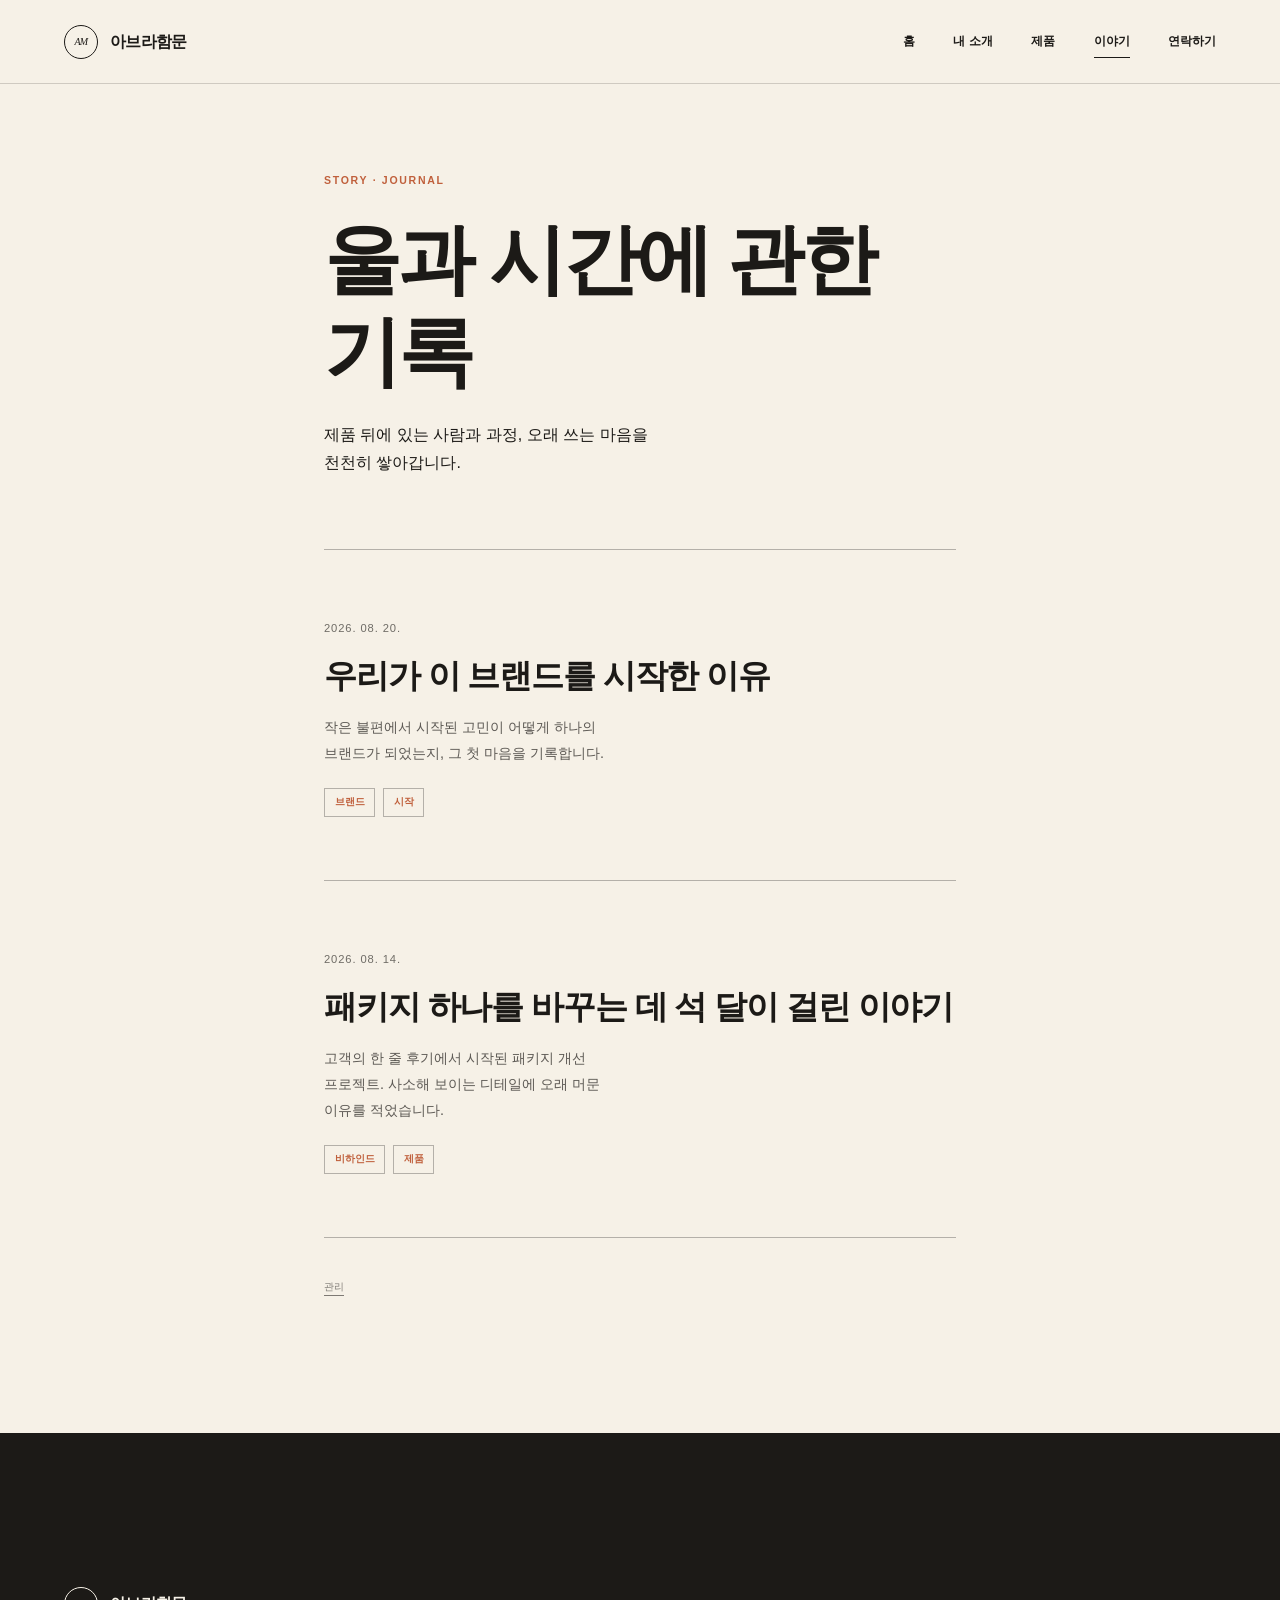
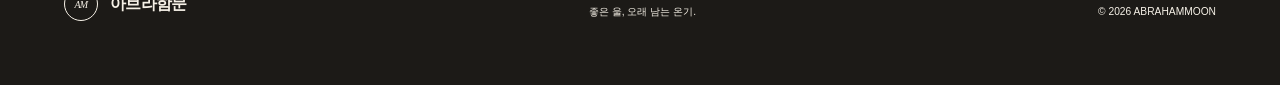
==== story/index.html @ 4daac15e "Add integrated brand journal" ====
<!doctype html>
<html lang="ko">
<head>
  <meta charset="utf-8">
  <meta name="viewport" content="width=device-width, initial-scale=1">
  <meta name="description" content="아브라함문의 제품과 만드는 사람들의 이야기를 기록합니다.">
  <meta name="theme-color" content="#F6F1E7">
  <title>이야기 — 아브라함문</title>
  <link rel="stylesheet" href="../styles.css">
  <script src="../script.js" defer></script>
</head>
<body class="story-page">
  <a class="skip-link" href="#main">본문으로 건너뛰기</a>
  <header class="site-header is-scrolled" data-header>
    <a class="wordmark" href="../index.html" aria-label="아브라함문 홈">
      <span class="wordmark-mark" aria-hidden="true">AM</span>
      <span class="wordmark-name">아브라함문</span>
    </a>
    <button class="menu-button" type="button" aria-expanded="false" aria-controls="site-nav" data-menu-button>
      <span>메뉴</span><span class="menu-icon" aria-hidden="true"></span>
    </button>
    <nav class="site-nav" id="site-nav" aria-label="주요 메뉴" data-nav>
      <a href="../index.html#home">홈</a>
      <a href="../about.html">내 소개</a>
      <a href="../products.html">제품</a>
      <a href="./" aria-current="page">이야기</a>
      <a href="../index.html#contact">연락하기</a>
    </nav>
  </header>

  <main id="main" class="story-shell">
    <section class="story-list-hero reveal">
      <p class="section-label">Story · Journal</p>
      <h1>울과 시간에 관한 기록</h1>
      <p>제품 뒤에 있는 사람과 과정, 오래 쓰는 마음을 천천히 쌓아갑니다.</p>
    </section>
    <ul class="story-list" data-blog-list>
      <li class="story-empty">이야기를 불러오는 중입니다.</li>
    </ul>
    <a class="story-admin-link" href="admin.html">관리</a>
  </main>

  <footer class="site-footer">
    <a class="wordmark" href="../index.html"><span class="wordmark-mark" aria-hidden="true">AM</span><span class="wordmark-name">아브라함문</span></a>
    <p>좋은 울, 오래 남는 온기.</p>
    <p>© <span data-year></span> ABRAHAMMOON</p>
  </footer>

  <script>
  (function () {
    var list = document.querySelector('[data-blog-list]');
    function formatDate(value) {
      var date = new Date(String(value || '') + 'T00:00:00');
      if (isNaN(date.getTime())) return value || '';
      return new Intl.DateTimeFormat('ko-KR', { year: 'numeric', month: '2-digit', day: '2-digit' }).format(date);
    }
    function hrefOf(post) {
      return post.url ? String(post.url) : 'post.html?id=' + encodeURIComponent(post.id || '');
    }
    function render(posts) {
      if (!Array.isArray(posts) || !posts.length) {
        var empty = document.createElement('li');
        empty.className = 'story-empty';
        empty.textContent = '첫 번째 이야기를 준비하고 있습니다.';
        list.replaceChildren(empty);
        return;
      }
      var items = posts.slice().sort(function (a, b) {
        return String(b.date || '').localeCompare(String(a.date || ''));
      }).map(function (post) {
        var item = document.createElement('li');
        item.className = 'story-card reveal is-visible';
        var link = document.createElement('a');
        link.href = hrefOf(post);
        var time = document.createElement('time');
        time.dateTime = post.date || '';
        time.textContent = formatDate(post.date);
        var title = document.createElement('h2');
        title.textContent = post.title || '(제목 없음)';
        link.append(time, title);
        if (post.summary) {
          var summary = document.createElement('p');
          summary.className = 'story-card-summary';
          summary.textContent = post.summary;
          link.append(summary);
        }
        if (Array.isArray(post.tags) && post.tags.length) {
          var tags = document.createElement('div');
          tags.className = 'story-tags';
          post.tags.forEach(function (value) {
            var tag = document.createElement('span');
            tag.className = 'story-tag';
            tag.textContent = value;
            tags.append(tag);
          });
          link.append(tags);
        }
        item.append(link);
        return item;
      });
      list.replaceChildren.apply(list, items);
    }
    fetch('posts.json', { cache: 'no-store' })
      .then(function (response) { if (!response.ok) throw new Error(response.status); return response.json(); })
      .then(render)
      .catch(function (error) {
        var message = document.createElement('li');
        message.className = 'story-empty';
        message.textContent = '이야기를 불러오지 못했습니다. 잠시 후 다시 확인해주세요.';
        list.replaceChildren(message);
        console.error(error);
      });
  }());
  </script>
</body>
</html>
---- styles.css ----
:root {
  --cream: #F6F1E7;
  --ink: #1C1A17;
  --accent: #C0603C;
  --max: 1440px;
  --pad: clamp(1.25rem, 5vw, 5rem);
  --section-space: max(15vh, 7.5rem);
  --heading-font: "Pretendard", "Noto Sans KR", "Apple SD Gothic Neo", sans-serif;
}

* { box-sizing: border-box; }
html { scroll-behavior: smooth; }
body {
  margin: 0;
  overflow-x: hidden;
  background: var(--cream);
  color: var(--ink);
  font-family: "Pretendard", "Noto Sans KR", "Apple SD Gothic Neo", sans-serif;
  font-size: 16px;
  line-height: 1.72;
  word-break: keep-all;
}
a { color: inherit; text-decoration: none; }
img { display: block; width: 100%; }
button, input { font: inherit; }
p { max-width: 40ch; }
.skip-link { position: fixed; left: 1rem; top: -5rem; z-index: 100; padding: .75rem 1rem; background: var(--cream); color: var(--ink); }
.skip-link:focus { top: 1rem; }

.site-header {
  position: fixed;
  inset: 0 0 auto;
  z-index: 50;
  display: flex;
  align-items: center;
  justify-content: space-between;
  height: 84px;
  padding: 0 var(--pad);
  color: var(--cream);
  border-bottom: 1px solid transparent;
  transition: background-color .25s ease, color .25s ease, border-color .25s ease;
}
.site-header.is-scrolled, .site-header.is-menu-open { background: var(--cream); color: var(--ink); border-color: rgba(28, 26, 23, .18); }
.wordmark { display: inline-flex; align-items: center; gap: .75rem; font-weight: 700; letter-spacing: -.04em; }
.wordmark-mark { display: grid; place-items: center; width: 34px; height: 34px; border: 1px solid currentColor; border-radius: 50%; font: italic 10px Georgia, "Times New Roman", serif; }
.wordmark-name { white-space: nowrap; }
.site-nav { display: flex; align-items: center; gap: clamp(1.4rem, 3vw, 3.25rem); font-size: .76rem; font-weight: 650; }
.site-nav a { position: relative; padding: .4rem 0; }
.site-nav a::after { content: ""; position: absolute; left: 0; right: 100%; bottom: 0; height: 1px; background: currentColor; transition: right .25s ease; }
.site-nav a:hover::after, .site-nav a:focus-visible::after { right: 0; }
.menu-button { display: none; border: 0; background: none; color: inherit; }

.hero { position: relative; min-height: 100svh; display: flex; align-items: flex-end; overflow: hidden; padding: 9rem var(--pad) clamp(7rem, 12vh, 10rem); color: var(--cream); isolation: isolate; }
.hero-image { position: absolute; inset: 0; z-index: -3; width: 100%; height: 100%; object-fit: cover; object-position: center 58%; animation: heroZoom 18s ease-out both; }
.hero-scrim { position: absolute; inset: 0; z-index: -2; background: linear-gradient(90deg, rgba(28, 26, 23, .78) 0%, rgba(28, 26, 23, .42) 46%, rgba(28, 26, 23, .12) 78%), linear-gradient(0deg, rgba(28, 26, 23, .62) 0%, rgba(28, 26, 23, 0) 48%); }
.hero-content { width: min(920px, 100%); }
.eyebrow, .section-label { margin: 0 0 1.5rem; font-size: .66rem; font-weight: 700; letter-spacing: .16em; text-transform: uppercase; }
.hero .eyebrow { color: var(--cream); }
.hero h1, section h2 {
  margin: 0;
  font-family: var(--heading-font);
  font-weight: 600;
  letter-spacing: -.045em;
}
.hero h1 { max-width: 11ch; font-size: clamp(4rem, 7.8vw, 8rem); line-height: 1.1; }
.hero-intro { margin: 2.25rem 0 0; font-size: clamp(1rem, 1.25vw, 1.18rem); }
.hero-foot { position: absolute; left: var(--pad); right: var(--pad); bottom: 2.1rem; display: flex; justify-content: space-between; align-items: end; gap: 2rem; font-size: .7rem; letter-spacing: .08em; }
.hero-foot a { display: inline-flex; gap: 1.5rem; padding-bottom: .3rem; border-bottom: 1px solid currentColor; font-weight: 700; }
.hero-foot p { margin: 0; text-align: right; text-transform: uppercase; }

.about, .journal, .contact { padding: var(--section-space) var(--pad); }
.about, .journal { max-width: var(--max); margin: 0 auto; }
.section-label { color: var(--accent); }
.section-intro { display: grid; grid-template-columns: minmax(10rem, .6fr) 1.4fr; gap: 4rem; align-items: start; }
.section-intro h2, .journal-heading h2, .contact h2 { font-size: clamp(2.9rem, 5.4vw, 5.8rem); line-height: 1.16; }
.about-body { width: min(850px, 100%); margin: clamp(5rem, 10vh, 8rem) 0 0 auto; }
.lead { margin: 0; font-family: var(--heading-font); font-size: clamp(1.4rem, 2.3vw, 2.35rem); font-weight: 600; line-height: 1.5; letter-spacing: -.035em; }
.about-columns { display: grid; grid-template-columns: 1fr 1fr; gap: clamp(2.5rem, 6vw, 6rem); margin-top: 4rem; }
.about-columns > p { margin: 0; }
.facts, .product-specs { margin: 0; border-top: 1px solid rgba(28, 26, 23, .28); }
.facts div, .product-specs div { display: grid; grid-template-columns: .8fr 1.2fr; padding: .85rem 0; border-bottom: 1px solid rgba(28, 26, 23, .28); }
.facts dt, .product-specs dt { color: rgba(28, 26, 23, .65); font-size: .7rem; }
.facts dd, .product-specs dd { margin: 0; font-size: .75rem; font-weight: 650; }

.product { max-width: var(--max); min-height: 100svh; margin: 0 auto; padding: var(--section-space) var(--pad); display: grid; grid-template-columns: .68fr 1.32fr; gap: clamp(3rem, 8vw, 8rem); align-items: center; }
.product-copy { order: 1; }
.product-copy h2 { font-size: clamp(3rem, 5.2vw, 5.8rem); line-height: 1.1; white-space: nowrap; }
.product-copy .lead { margin: 2.75rem 0 1.5rem; font-size: clamp(1.35rem, 2vw, 2.1rem); }
.product-copy > p:not(.section-label):not(.lead) { margin: 0; }
.product-specs { margin-top: 3rem; }
.text-link { display: inline-flex; justify-content: space-between; gap: 3rem; min-width: 13rem; margin-top: 2.25rem; padding: .8rem 0; border-bottom: 1px solid currentColor; font-size: .76rem; font-weight: 750; }
.product-visual { order: 2; margin: 0; }
.product-visual img { aspect-ratio: 4 / 5; height: min(76vh, 900px); object-fit: cover; object-position: 60% center; }
.product-visual figcaption { display: flex; justify-content: space-between; margin-top: .7rem; color: rgba(28, 26, 23, .68); font-size: .62rem; letter-spacing: .12em; text-transform: uppercase; }

.belief { min-height: 100svh; display: grid; place-items: center; padding: var(--section-space) var(--pad); background: var(--ink); color: var(--cream); text-align: center; }
.belief-inner { display: grid; justify-items: center; }
.belief .section-label { color: var(--accent); }
.belief h2 { font-size: clamp(3rem, 6vw, 6.5rem); line-height: 1.23; }
.belief-inner > p:last-child { margin: 2.4rem 0 0; color: var(--cream); font-size: clamp(1rem, 1.3vw, 1.2rem); }

.journal-heading { display: grid; grid-template-columns: .45fr 1.2fr .55fr; gap: 3rem; align-items: end; }
.journal-heading h2 { max-width: 11ch; }
.journal-heading > p:last-child { margin: 0 0 .7rem; }
.journal-heading-side { align-self: end; }
.journal-heading-side p { margin: 0; }
.journal-heading-side .text-link { min-width: 0; width: 100%; margin-top: 1.4rem; }
.journal-list { margin-top: clamp(5rem, 10vh, 8rem); border-top: 1px solid rgba(28, 26, 23, .3); }
.journal-item { display: grid; grid-template-columns: .6fr 1.2fr 1fr auto; gap: clamp(1.5rem, 4vw, 4rem); align-items: center; padding: 2.2rem 0; border-bottom: 1px solid rgba(28, 26, 23, .3); }
.journal-item > p { margin: 0; }
.journal-item > p:first-child { display: grid; gap: .25rem; color: rgba(28, 26, 23, .64); font-size: .64rem; text-transform: uppercase; }
.journal-item h3 { margin: 0; font: 600 clamp(1.3rem, 1.9vw, 2rem)/1.35 var(--heading-font); letter-spacing: -.035em; }
.journal-item > p:nth-of-type(2) { font-size: .86rem; }
.journal-item > a { padding-bottom: .25rem; border-bottom: 1px solid currentColor; font-size: .7rem; font-weight: 700; }
.journal-message { margin: 0; padding: 3rem 0; color: rgba(28, 26, 23, .68); }

.contact { max-width: none; min-height: 90svh; display: grid; grid-template-columns: 1.15fr .85fr; gap: clamp(4rem, 9vw, 10rem); align-items: end; background: var(--accent); color: var(--ink); }
.contact > * { width: 100%; max-width: calc(var(--max) / 2); }
.contact-heading { margin-left: auto; }
.contact .section-label { color: var(--ink); }
.contact h2 { max-width: 8ch; }
.contact-body { margin-right: auto; }
.contact-body > p { margin: 0 0 3.5rem; }
.signup-form label { display: block; margin-bottom: .55rem; font-size: .68rem; font-weight: 750; }
.input-row { display: flex; border-bottom: 1px solid currentColor; }
.input-row input { width: 100%; min-width: 0; padding: .85rem 0; border: 0; outline: 0; background: transparent; color: inherit; }
.input-row input::placeholder { color: rgba(28, 26, 23, .62); }
.input-row button { flex: 0 0 auto; border: 0; background: transparent; color: inherit; font-size: .72rem; font-weight: 750; cursor: pointer; }
.form-message { min-height: 1.5rem; margin: .5rem 0 0; font-size: .7rem; }
.contact-direct { display: grid; grid-template-columns: 5rem 1fr; gap: .35rem 1rem; margin-top: 3rem; font-size: .72rem; }
.contact-direct span { color: rgba(28, 26, 23, .68); }
.contact-direct a { text-decoration: underline; text-underline-offset: .2rem; }

.site-footer { min-height: 28vh; display: flex; align-items: flex-end; justify-content: space-between; gap: 2rem; padding: 4rem var(--pad); background: var(--ink); color: var(--cream); }
.site-footer p { margin: 0; color: var(--cream); font-size: .64rem; }

.reveal { opacity: 0; transform: translateY(28px); transition: opacity .8s ease, transform .8s ease; }
.reveal.is-visible { opacity: 1; transform: none; }
@keyframes heroZoom { from { transform: scale(1); } to { transform: scale(1.07); } }

/* About page */
.about-page .site-header { background: var(--cream); color: var(--ink); border-color: rgba(28, 26, 23, .18); }
.about-page .site-nav a[aria-current="page"]::after { right: 0; }
.founder-hero {
  min-height: 100svh;
  max-width: var(--max);
  margin: 0 auto;
  padding: max(18vh, 9rem) var(--pad) var(--section-space);
  display: grid;
  grid-template-columns: 1.08fr .92fr;
  gap: clamp(3rem, 8vw, 8rem);
  align-items: end;
}
.founder-hero-copy h1 {
  max-width: 10ch;
  margin: 0;
  font: 600 clamp(3.6rem, 6.5vw, 7rem)/1.14 var(--heading-font);
  letter-spacing: -.05em;
}
.founder-hero-copy > p:last-child { margin: 2.5rem 0 0; }
.founder-portrait { margin: 0; }
.portrait-placeholder {
  min-height: min(68vh, 760px);
  display: grid;
  place-content: center;
  gap: .5rem;
  padding: 2rem;
  background: var(--accent);
  color: var(--ink);
  text-align: center;
  border: 1px solid var(--ink);
}
.portrait-placeholder span { font: 600 clamp(1.5rem, 2.4vw, 2.4rem)/1.25 var(--heading-font); letter-spacing: -.035em; }
.portrait-placeholder small { font-size: .66rem; letter-spacing: .08em; }
.founder-portrait figcaption { display: flex; justify-content: space-between; margin-top: .75rem; font-size: .62rem; letter-spacing: .1em; text-transform: uppercase; }

.story-chapter, .customer-memory, .timeline-section {
  max-width: var(--max);
  margin: 0 auto;
  padding: var(--section-space) var(--pad);
  display: grid;
  grid-template-columns: .82fr 1.18fr;
  gap: clamp(4rem, 10vw, 11rem);
}
.chapter-heading h2, .memory-copy h2, .timeline-heading h2 {
  margin: 0;
  font: 600 clamp(2.8rem, 5.2vw, 5.6rem)/1.18 var(--heading-font);
  letter-spacing: -.045em;
}
.story-copy { align-self: end; padding-top: 6rem; }
.story-copy > p { margin: 0 0 1.7rem; }
.story-lead { font-family: var(--heading-font); font-size: clamp(1.35rem, 2.2vw, 2.2rem); font-weight: 600; line-height: 1.55; letter-spacing: -.035em; }

.making-section { max-width: var(--max); margin: 0 auto; padding: var(--section-space) var(--pad); }
.making-heading { display: grid; grid-template-columns: .42fr 1.1fr .48fr; gap: clamp(2rem, 5vw, 5rem); align-items: end; }
.making-heading h2 { margin: 0; font: 600 clamp(2.8rem, 5.2vw, 5.6rem)/1.18 var(--heading-font); letter-spacing: -.045em; }
.making-heading > p:last-child { margin: 0 0 .7rem; }
.making-steps { margin: clamp(5rem, 10vh, 8rem) 0 0; padding: 0; list-style: none; border-top: 1px solid rgba(28, 26, 23, .3); }
.making-steps li { display: grid; grid-template-columns: .42fr 1.58fr; gap: clamp(2rem, 6vw, 7rem); padding: 2.5rem 0; border-bottom: 1px solid rgba(28, 26, 23, .3); }
.making-steps li > span { color: var(--accent); font-size: .7rem; font-weight: 750; letter-spacing: .1em; }
.making-steps h3 { margin: 0; font: 600 clamp(1.45rem, 2.2vw, 2.25rem)/1.3 var(--heading-font); letter-spacing: -.035em; }
.making-steps p { margin: .8rem 0 0; }

.story-quote {
  min-height: 90svh;
  display: grid;
  place-content: center;
  justify-items: center;
  gap: 3rem;
  padding: var(--section-space) var(--pad);
  background: var(--ink);
  color: var(--cream);
  text-align: center;
}
.story-quote blockquote { margin: 0; font: 600 clamp(2.4rem, 4.8vw, 5.2rem)/1.42 var(--heading-font); letter-spacing: -.045em; }
.story-quote p { margin: 0; color: var(--cream); }
.principle-chapter { min-height: 100svh; align-items: center; }

.customer-memory { min-height: 100svh; align-items: start; }
.memory-copy h2 { max-width: 12ch; }
.memory-copy > p { margin: 3rem 0 0; }
.memory-copy > p + p { margin-top: 1.5rem; }

.timeline-section { align-items: start; }
.timeline { margin: 0; padding: 0; list-style: none; border-top: 1px solid rgba(28, 26, 23, .3); }
.timeline li { display: grid; grid-template-columns: 8rem 1fr; gap: 2rem; padding: 2.2rem 0; border-bottom: 1px solid rgba(28, 26, 23, .3); }
.timeline time { color: var(--accent); font-size: .7rem; font-weight: 750; letter-spacing: .08em; text-transform: uppercase; }
.timeline h3 { margin: 0; font: 600 clamp(1.3rem, 1.9vw, 2rem)/1.35 var(--heading-font); letter-spacing: -.035em; }
.timeline p { margin: .75rem 0 0; }

.promise { min-height: 100svh; display: grid; place-items: center; padding: var(--section-space) var(--pad); background: var(--accent); color: var(--ink); text-align: center; }
.promise-inner { display: grid; justify-items: center; }
.promise .section-label { color: var(--ink); }
.promise h2 { margin: 0; font: 600 clamp(2.8rem, 5.4vw, 5.8rem)/1.28 var(--heading-font); letter-spacing: -.045em; }
.promise .text-link { margin-top: 3.5rem; }

/* Product catalog */
.catalog-page .site-header { background: var(--cream); color: var(--ink); border-color: rgba(28, 26, 23, .18); }
.catalog-page .site-nav a[aria-current="page"]::after { right: 0; }
.catalog-hero {
  max-width: var(--max);
  margin: 0 auto;
  padding: max(20vh, 10rem) var(--pad) var(--section-space);
  display: grid;
  grid-template-columns: 1.25fr .75fr;
  gap: clamp(3rem, 9vw, 10rem);
  align-items: end;
}
.catalog-hero h1 {
  margin: 0;
  font: 600 clamp(3.6rem, 6.5vw, 7rem)/1.14 var(--heading-font);
  letter-spacing: -.05em;
}
.catalog-intro { display: grid; gap: 2rem; }
.catalog-intro p { margin: 0; }
.catalog-intro p:last-child { padding-top: 1rem; border-top: 1px solid rgba(28, 26, 23, .3); color: var(--accent); font-size: .72rem; font-weight: 750; letter-spacing: .08em; }
.catalog-section, .curated-catalog, .featured-products { max-width: var(--max); margin: 0 auto; padding: 0 var(--pad) var(--section-space); }
.featured-products { padding-top: var(--section-space); }
.featured-products-heading { display: flex; justify-content: space-between; align-items: end; gap: 3rem; margin-bottom: clamp(4rem, 8vh, 7rem); }
.featured-products-heading h2 { margin: 0; font: 600 clamp(2.9rem, 5.4vw, 5.8rem)/1.16 var(--heading-font); letter-spacing: -.045em; }
.featured-products-heading .text-link { flex: 0 0 auto; }
.catalog-grid { display: grid; grid-template-columns: repeat(3, minmax(0, 1fr)); gap: clamp(2.5rem, 5vw, 5rem) clamp(1.25rem, 2.5vw, 2.5rem); }
.catalog-card { min-width: 0; }
.catalog-card-image { display: block; overflow: hidden; background: var(--ink); }
.catalog-card-image img { width: 100%; aspect-ratio: 1 / 1; object-fit: cover; transition: transform .5s ease; }
.catalog-card-image:hover img, .catalog-card-image:focus-visible img { transform: scale(1.025); }
.catalog-card-content { padding-top: 1.25rem; }
.catalog-card h3 { min-height: 3.2em; margin: 0; font: 600 clamp(1rem, 1.25vw, 1.2rem)/1.55 var(--heading-font); letter-spacing: -.025em; }
.catalog-card-tagline { min-height: 3em; margin: .7rem 0 0; color: rgba(28, 26, 23, .68); font-size: .82rem; line-height: 1.65; }
.catalog-card-footer { display: flex; justify-content: space-between; align-items: center; gap: 1rem; margin-top: 1.3rem; padding-top: 1rem; border-top: 1px solid rgba(28, 26, 23, .26); }
.catalog-card-footer p { margin: 0; font-size: .82rem; font-weight: 700; }
.catalog-card-footer a { flex: 0 0 auto; padding: .65rem .9rem; background: var(--ink); color: var(--cream); font-size: .7rem; font-weight: 750; transition: background-color .2s ease; }
.catalog-card-footer a:hover, .catalog-card-footer a:focus-visible { background: var(--accent); }
.catalog-message { grid-column: 1 / -1; margin: 0; padding: 4rem 0; border-top: 1px solid rgba(28, 26, 23, .3); }
.signature-product { display: grid; grid-template-columns: minmax(0, 1.15fr) minmax(20rem, .85fr); margin-bottom: var(--section-space); overflow: hidden; background: var(--ink); color: var(--cream); }
.signature-product-media { display: block; overflow: hidden; background: var(--ink); }
.signature-product-media img { width: 100%; height: 100%; aspect-ratio: 1 / 1; object-fit: cover; transition: transform .7s ease; }
.signature-product-media:hover img, .signature-product-media:focus-visible img { transform: scale(1.02); }
.signature-product-content { display: flex; flex-direction: column; justify-content: center; align-items: flex-start; padding: clamp(2.5rem, 5.5vw, 5.5rem); }
.signature-product-content .section-label { color: var(--accent); }
.signature-product-content h2 { max-width: 14em; margin: 1.5rem 0 0; font: 600 clamp(1.8rem, 3vw, 3rem)/1.35 var(--heading-font); letter-spacing: -.04em; }
.signature-product-tagline { max-width: 25em; margin: 2rem 0 0; font-size: clamp(1rem, 1.3vw, 1.2rem); line-height: 1.75; }
.signature-product-price { margin: 1.25rem 0 0; font-size: .86rem; font-weight: 700; }
.signature-product-buy { display: inline-block; margin-top: 2rem; padding: .9rem 1.2rem; background: var(--accent); color: var(--cream); font-size: .75rem; font-weight: 750; transition: color .2s ease, background-color .2s ease; }
.signature-product-buy:hover, .signature-product-buy:focus-visible { background: var(--cream); color: var(--ink); }
.curated-grid-heading { display: flex; justify-content: space-between; align-items: end; gap: 2rem; margin-bottom: clamp(3rem, 7vh, 5.5rem); }
.curated-grid-heading h2 { margin: 0; font: 600 clamp(2rem, 4vw, 3.8rem)/1.25 var(--heading-font); letter-spacing: -.04em; }
.catalog-store-cta { display: flex; justify-content: center; margin-top: clamp(4rem, 8vh, 7rem); }
.catalog-store-cta a { display: inline-block; padding: 1rem 1.35rem; border: 1px solid var(--ink); font-size: .78rem; font-weight: 750; transition: color .2s ease, background-color .2s ease; }
.catalog-store-cta a:hover, .catalog-store-cta a:focus-visible { background: var(--ink); color: var(--cream); }

/* Story pages */
.story-page .site-header { background: var(--cream); color: var(--ink); border-color: rgba(28, 26, 23, .18); }
.story-page .site-nav a[aria-current="page"]::after { right: 0; }
.story-shell { width: min(100%, 680px); margin: 0 auto; padding: max(19vh, 9rem) 1.5rem var(--section-space); }
.story-list-hero { padding-bottom: clamp(3.5rem, 8vh, 6rem); border-bottom: 1px solid rgba(28, 26, 23, .3); }
.story-list-hero h1 { margin: 0; font: 600 clamp(2.7rem, 7vw, 4.8rem)/1.2 var(--heading-font); letter-spacing: -.045em; }
.story-list-hero > p:last-child { margin: 1.5rem 0 0; }
.story-list { margin: 0; padding: 0; list-style: none; }
.story-card { border-bottom: 1px solid rgba(28, 26, 23, .3); }
.story-card > a { display: block; padding: clamp(2.3rem, 7vh, 4.2rem) 0; }
.story-card time { color: rgba(28, 26, 23, .62); font-size: .7rem; letter-spacing: .08em; }
.story-card h2 { margin: .8rem 0 0; font: 600 clamp(1.45rem, 3.3vw, 2.05rem)/1.42 var(--heading-font); letter-spacing: -.035em; transition: color .2s ease; }
.story-card > a:hover h2, .story-card > a:focus-visible h2 { color: var(--accent); }
.story-card-summary { margin: 1rem 0 0; color: rgba(28, 26, 23, .7); font-size: .9rem; line-height: 1.8; }
.story-tags { display: flex; flex-wrap: wrap; gap: .5rem; margin-top: 1.3rem; }
.story-tag { padding: .28rem .6rem; border: 1px solid rgba(28, 26, 23, .3); color: var(--accent); font-size: .64rem; font-weight: 700; }
.story-empty { padding: 5rem 0; color: rgba(28, 26, 23, .68); }
.story-admin-link { display: inline-block; margin-top: 2.5rem; color: rgba(28, 26, 23, .55); font-size: .65rem; border-bottom: 1px solid currentColor; }
.post-back { display: inline-block; margin-bottom: clamp(3rem, 8vh, 5rem); padding-bottom: .25rem; border-bottom: 1px solid currentColor; font-size: .72rem; font-weight: 700; }
.post-head time { color: rgba(28, 26, 23, .62); font-size: .72rem; letter-spacing: .08em; }
.post-head h1 { margin: 1rem 0 0; font: 600 clamp(2.2rem, 6vw, 3.8rem)/1.3 var(--heading-font); letter-spacing: -.045em; }
.post-meta { margin: 1rem 0 0; color: rgba(28, 26, 23, .62); font-size: .75rem; }
.post-rule { width: 4rem; margin: 2.8rem 0; border: 0; border-top: 1px solid var(--accent); }
.post-body { font-size: clamp(1rem, 1.5vw, 1.08rem); line-height: 1.95; }
.post-body p { max-width: none; margin: 0 0 1.7em; }
.post-body h2 { margin: 2.7em 0 .9em; font: 600 clamp(1.35rem, 3vw, 1.75rem)/1.5 var(--heading-font); letter-spacing: -.025em; }
.post-body ul { margin: 0 0 1.7em; padding-left: 1.3rem; }
.post-body li { margin-bottom: .55em; }
.post-body li::marker { color: var(--accent); }
.post-faq { margin-top: clamp(4rem, 10vh, 6rem); }
.post-faq h2 { margin: 0 0 1.3rem; font: 600 1.35rem/1.5 var(--heading-font); }
.post-faq details { padding: 1rem 0; border-top: 1px solid rgba(28, 26, 23, .25); }
.post-faq details:last-child { border-bottom: 1px solid rgba(28, 26, 23, .25); }
.post-faq summary { cursor: pointer; font-weight: 650; }
.post-faq summary::marker { color: var(--accent); }
.post-faq p { max-width: none; margin: .8rem 0 0; color: rgba(28, 26, 23, .72); }
.post-nav { display: grid; grid-template-columns: 1fr 1fr; gap: 2rem; margin-top: clamp(4rem, 10vh, 7rem); padding-top: 1.5rem; border-top: 1px solid rgba(28, 26, 23, .3); }
.post-nav a:last-child { text-align: right; }
.post-nav small { display: block; color: var(--accent); font-size: .62rem; font-weight: 750; letter-spacing: .08em; text-transform: uppercase; }
.post-nav span { display: block; margin-top: .5rem; font-size: .85rem; line-height: 1.5; }
.post-not-found { padding: 5rem 0; }
.post-not-found h1 { margin: 0; font: 600 2rem/1.4 var(--heading-font); }
.post-not-found p { margin: 1rem 0 2rem; }

@media (max-width: 900px) {
  :root { --section-space: max(15vh, 6.5rem); }
  .site-header { height: 70px; }
  .menu-button { display: flex; align-items: center; gap: .7rem; padding: .5rem 0; cursor: pointer; font-size: .7rem; }
  .menu-icon, .menu-icon::before { display: block; width: 18px; height: 1px; background: currentColor; transition: transform .2s ease; }
  .menu-icon { position: relative; }
  .menu-icon::before { content: ""; position: absolute; top: 5px; }
  .menu-button[aria-expanded="true"] .menu-icon { transform: rotate(45deg); }
  .menu-button[aria-expanded="true"] .menu-icon::before { top: 0; transform: rotate(90deg); }
  .site-nav { position: fixed; inset: 70px 0 auto; z-index: -1; display: grid; gap: 0; padding: .6rem var(--pad) 1.4rem; background: var(--cream); color: var(--ink); border-bottom: 1px solid rgba(28, 26, 23, .2); transform: translateY(-130%); transition: transform .25s ease; }
  .site-nav.is-open { transform: translateY(0); }
  .site-nav a { padding: .8rem 0; border-bottom: 1px solid rgba(28, 26, 23, .16); font-size: 1rem; }
  .hero { padding-bottom: 8.5rem; }
  .hero h1 { font-size: clamp(3.25rem, 13vw, 5.2rem); }
  .hero-scrim { background: linear-gradient(0deg, rgba(28, 26, 23, .78) 0%, rgba(28, 26, 23, .36) 68%, rgba(28, 26, 23, .18) 100%); }
  .hero-foot p { display: none; }
  .section-intro, .journal-heading, .contact { grid-template-columns: 1fr; }
  .section-intro { gap: 2rem; }
  .about-body { margin-top: 4.5rem; }
  .about-columns { grid-template-columns: 1fr; }
  .product { grid-template-columns: 1fr; min-height: auto; }
  .product-copy { order: 2; }
  .product-visual { order: 1; }
  .product-visual img { width: calc(100% + var(--pad)); max-width: none; height: 65svh; aspect-ratio: auto; }
  .product-copy h2 { white-space: normal; }
  .journal-heading { align-items: start; gap: 2rem; }
  .journal-item { grid-template-columns: 1fr auto; gap: 1rem 2rem; }
  .journal-item > p:first-child, .journal-item h3, .journal-item > p:nth-of-type(2) { grid-column: 1; }
  .journal-item > a { grid-column: 2; grid-row: 2; }
  .contact { min-height: 100svh; align-items: start; }
  .contact-heading, .contact-body { max-width: none; margin: 0; }
  .contact-body { align-self: end; }
  .site-footer { align-items: flex-start; flex-direction: column; min-height: 36vh; }
  .founder-hero, .story-chapter, .customer-memory, .timeline-section { grid-template-columns: 1fr; }
  .founder-hero { padding-top: 9rem; }
  .founder-hero-copy h1 { font-size: clamp(3.2rem, 12vw, 5rem); }
  .founder-portrait { width: calc(100% - 1.5rem); margin-left: 1.5rem; }
  .portrait-placeholder { min-height: 68svh; }
  .story-chapter, .customer-memory, .timeline-section { gap: 4.5rem; }
  .story-copy { padding-top: 0; }
  .story-quote { min-height: 100svh; }
  .story-quote blockquote br { display: none; }
  .memory-copy > p { margin-top: 2.5rem; }
  .making-heading { grid-template-columns: 1fr; align-items: start; }
  .making-heading > p:last-child { margin: 0; }
  .catalog-hero { grid-template-columns: 1fr; gap: 3rem; }
  .catalog-hero h1 { font-size: clamp(3.2rem, 12vw, 5rem); }
  .catalog-grid { grid-template-columns: repeat(2, minmax(0, 1fr)); }
  .featured-products-heading { align-items: start; flex-direction: column; }
  .signature-product { grid-template-columns: 1fr; }
  .signature-product-media img { height: auto; }
  .story-shell { padding-top: 8.5rem; }
}

@media (max-width: 640px) {
  .catalog-grid { grid-template-columns: 1fr; gap: 3rem; }
  .catalog-card h3 { min-height: 0; }
  .catalog-card-tagline { min-height: 0; }
  .catalog-hero h1 { font-size: clamp(2.9rem, 12vw, 3.6rem); }
  .curated-grid-heading { align-items: start; flex-direction: column; }
  .post-nav { grid-template-columns: 1fr; }
  .post-nav a:last-child { text-align: left; }
}

@media (max-width: 420px) {
  :root { --pad: 1.25rem; }
  body { font-size: 15px; }
  .hero { min-height: 100svh; padding-top: 7rem; }
  .hero-image { object-position: 64% center; }
  .hero h1 { font-size: clamp(3rem, 13.5vw, 3.7rem); }
  .hero-intro { margin-top: 1.6rem; }
  .hero-foot { bottom: 1.5rem; }
  .section-intro h2, .journal-heading h2, .contact h2 { font-size: clamp(2.55rem, 11.5vw, 3.5rem); }
  .product-copy h2 { font-size: 3rem; }
  .product-visual img { height: 58svh; }
  .belief h2 { font-size: 2.8rem; }
  .journal-item > p:nth-of-type(2) { padding-right: 1rem; }
  .founder-hero-copy h1 { font-size: clamp(2.9rem, 12vw, 3.6rem); }
  .founder-portrait { width: 100%; margin-left: 0; }
  .portrait-placeholder { min-height: 62svh; }
  .chapter-heading h2, .memory-copy h2, .timeline-heading h2 { font-size: clamp(2.55rem, 11.5vw, 3.5rem); }
  .story-quote blockquote { font-size: clamp(2.15rem, 9.8vw, 3rem); }
  .timeline li { grid-template-columns: 1fr; gap: .8rem; }
  .making-heading h2 { font-size: clamp(2.55rem, 11.5vw, 3.5rem); }
  .making-steps li { grid-template-columns: 2.5rem 1fr; gap: 1rem; }
  .promise h2 { font-size: clamp(2.35rem, 10.5vw, 3.2rem); }
  .featured-products-heading h2 { font-size: clamp(2.55rem, 11.5vw, 3.5rem); }
}

@media (prefers-reduced-motion: reduce) {
  html { scroll-behavior: auto; }
  *, *::before, *::after { animation: none !important; transition: none !important; }
  .hero-image { transform: none !important; }
  .reveal { opacity: 1; transform: none; }
}
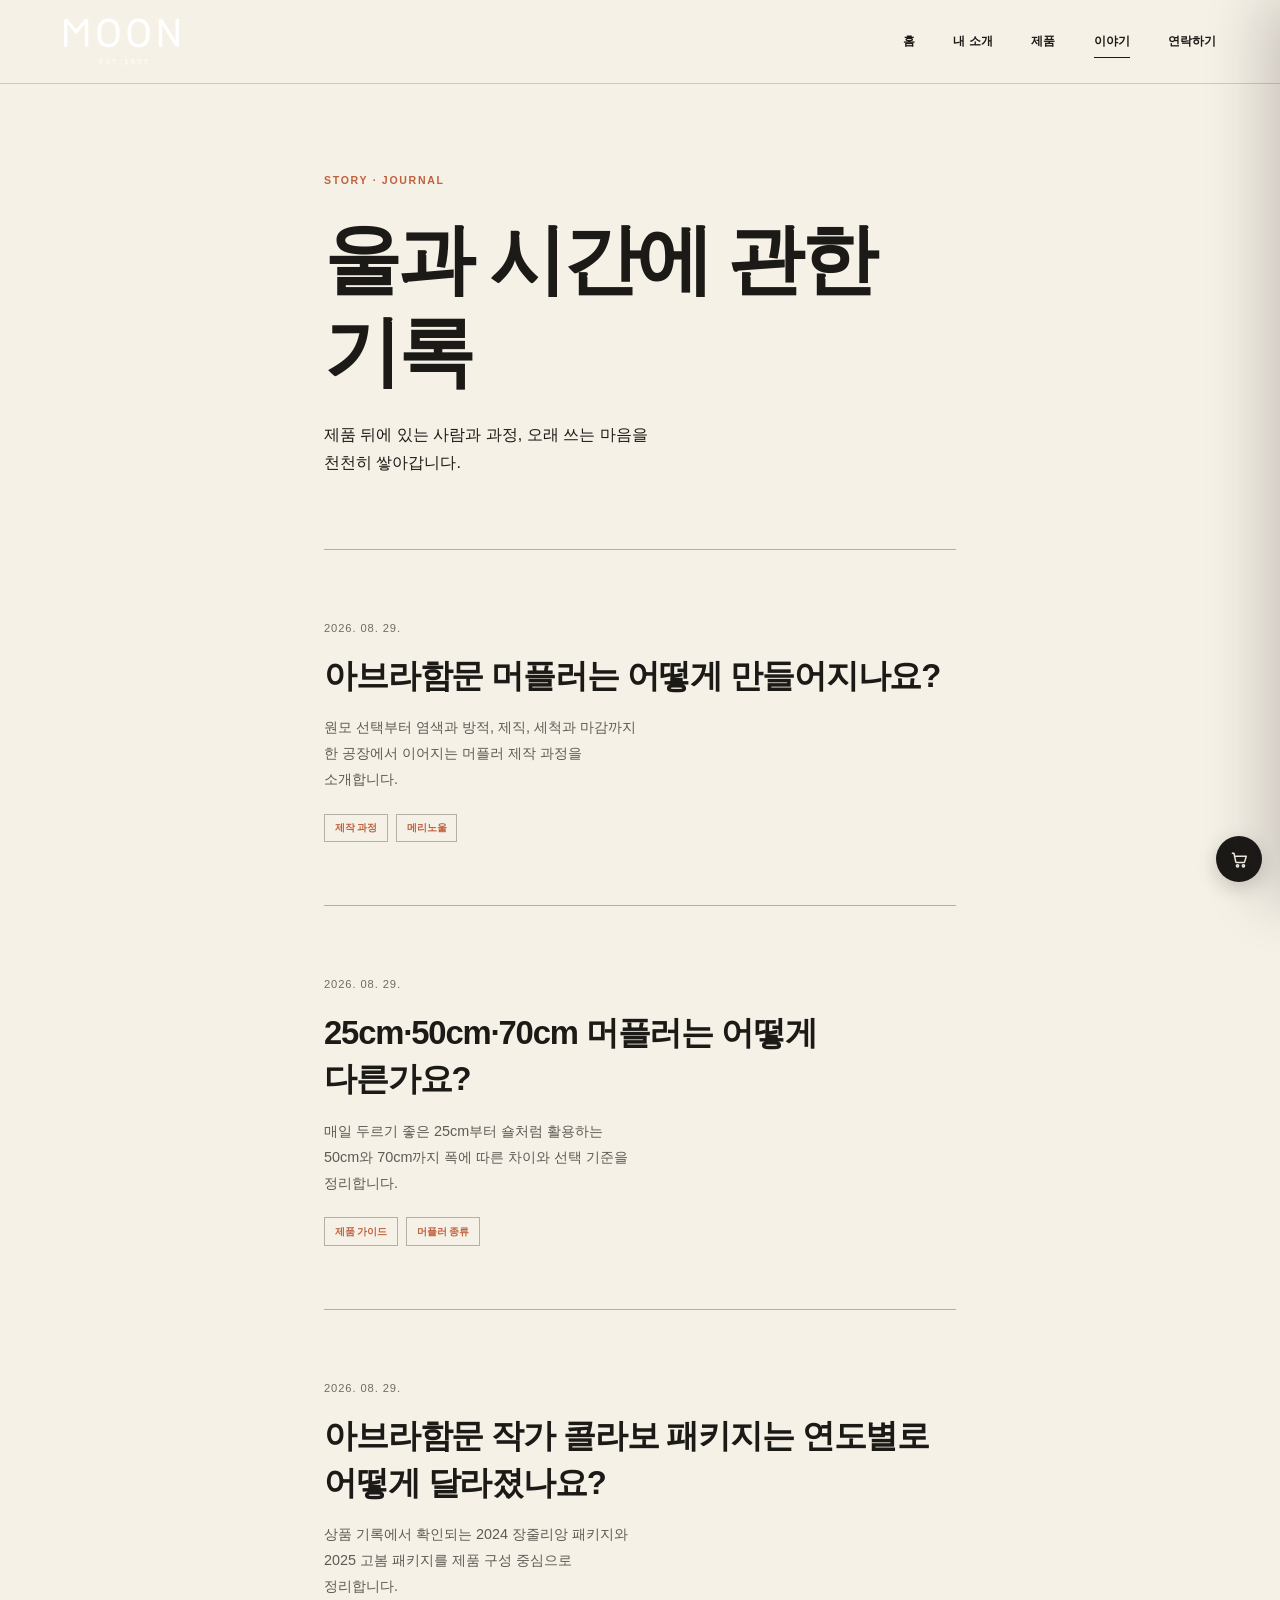
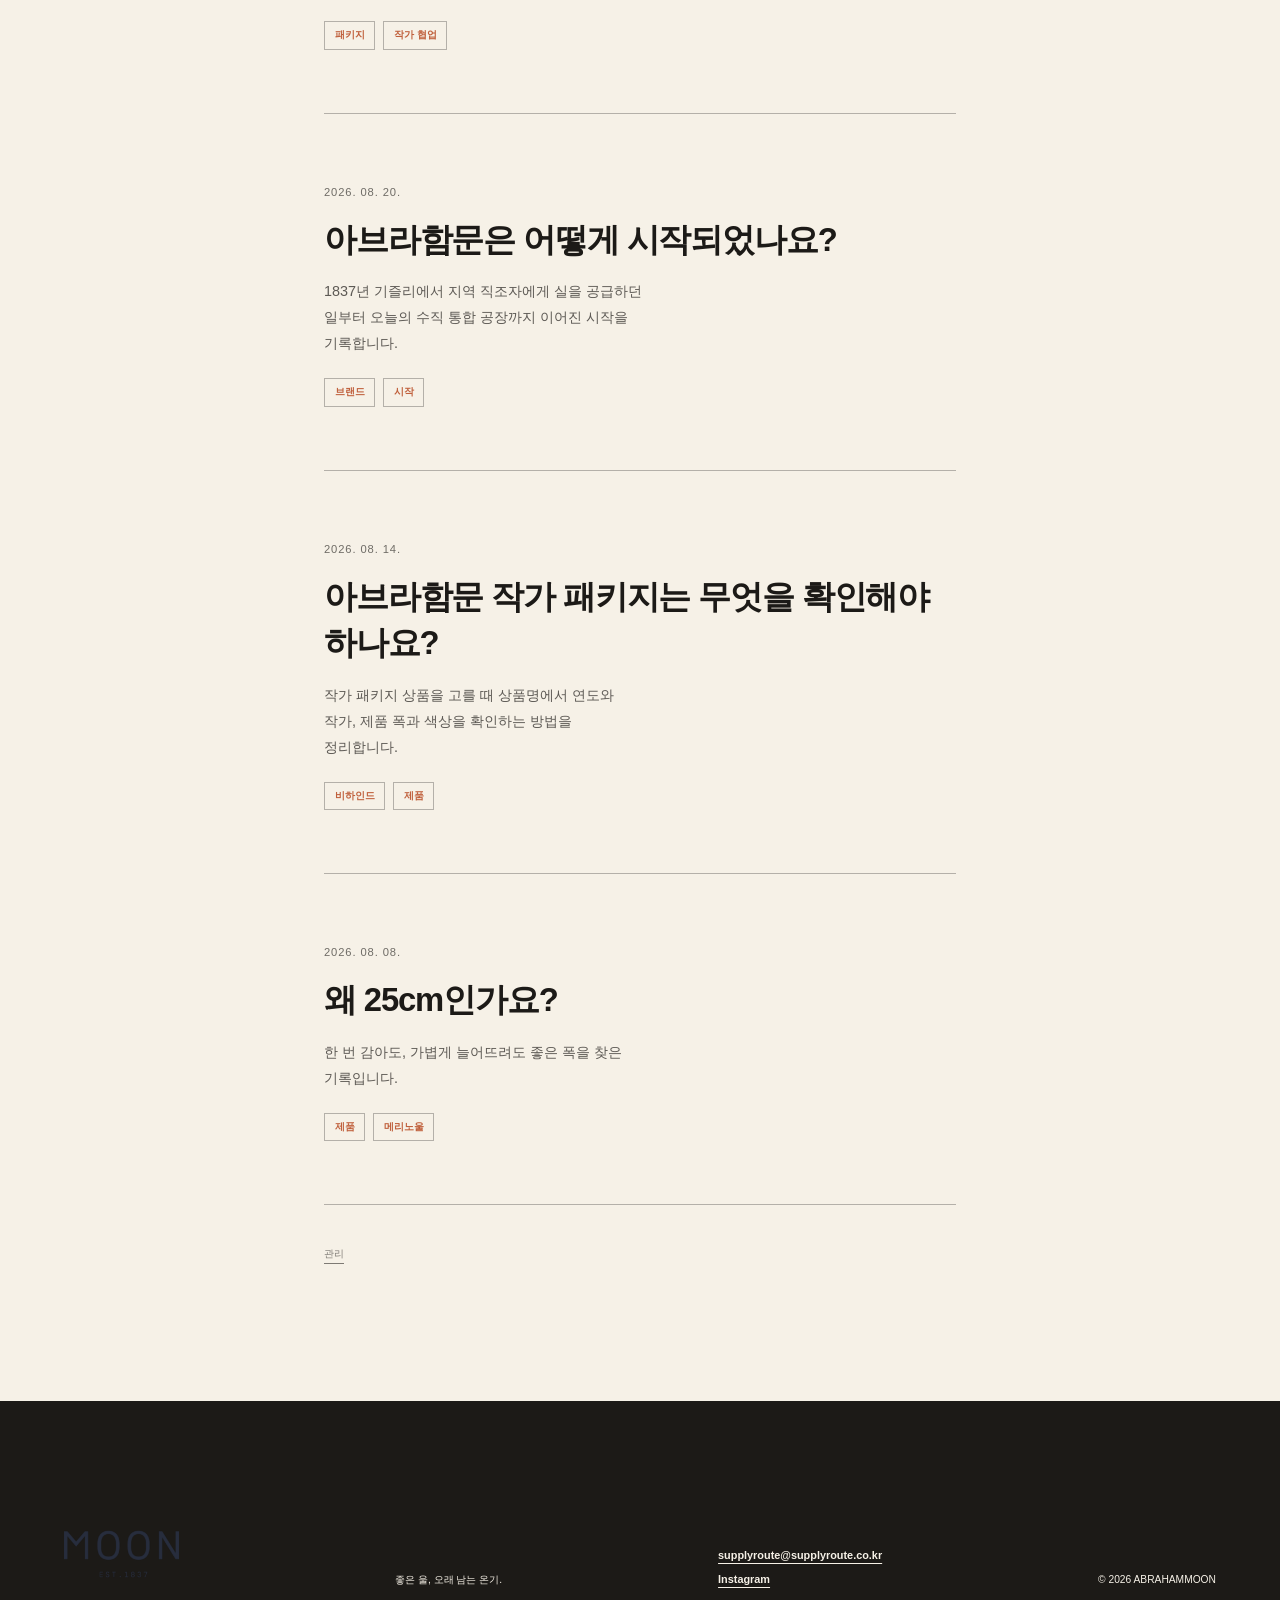
==== commit 718858b4: "Polish site content, cart, and SEO" ====
--- a/story/index.html
+++ b/story/index.html
@@ -5,16 +5,23 @@
   <meta name="viewport" content="width=device-width, initial-scale=1">
   <meta name="description" content="아브라함문의 제품과 만드는 사람들의 이야기를 기록합니다.">
   <meta name="theme-color" content="#F6F1E7">
+  <link rel="canonical" href="https://abrahammoon-muffler.vercel.app/story/">
+  <meta property="og:type" content="website">
+  <meta property="og:title" content="이야기 — 아브라함문">
+  <meta property="og:description" content="아브라함문의 제품과 만드는 사람들의 이야기를 기록합니다.">
+  <meta property="og:url" content="https://abrahammoon-muffler.vercel.app/story/">
+  <meta property="og:image" content="https://abrahammoon-muffler.vercel.app/assets/abrahammoon-merino-muffler.png">
   <title>이야기 — 아브라함문</title>
   <link rel="stylesheet" href="../styles.css">
   <script src="../script.js" defer></script>
+  <link rel="stylesheet" href="../assets/cart.css">
+  <script type="application/ld+json">{"@context":"https://schema.org","@graph":[{"@type":"CollectionPage","name":"이야기 — 아브라함문","description":"아브라함문의 제품과 만드는 사람들의 이야기를 기록합니다.","url":"https://abrahammoon-muffler.vercel.app/story/","isPartOf":{"@type":"WebSite","name":"아브라함문","url":"https://abrahammoon-muffler.vercel.app/"}},{"@type":"BreadcrumbList","itemListElement":[{"@type":"ListItem","position":1,"name":"홈","item":"https://abrahammoon-muffler.vercel.app/"},{"@type":"ListItem","position":2,"name":"이야기","item":"https://abrahammoon-muffler.vercel.app/story/"}]}]}</script>
 </head>
 <body class="story-page">
   <a class="skip-link" href="#main">본문으로 건너뛰기</a>
   <header class="site-header is-scrolled" data-header>
     <a class="wordmark" href="../index.html" aria-label="아브라함문 홈">
-      <span class="wordmark-mark" aria-hidden="true">AM</span>
-      <span class="wordmark-name">아브라함문</span>
+      <img class="wordmark-logo" src="../assets/moon-logo.webp" alt="아브라함문" width="200" height="120">
     </a>
     <button class="menu-button" type="button" aria-expanded="false" aria-controls="site-nav" data-menu-button>
       <span>메뉴</span><span class="menu-icon" aria-hidden="true"></span>
@@ -24,7 +31,7 @@
       <a href="../about.html">내 소개</a>
       <a href="../products.html">제품</a>
       <a href="./" aria-current="page">이야기</a>
-      <a href="../index.html#contact">연락하기</a>
+      <a href="../contact.html">연락하기</a>
     </nav>
   </header>
 
@@ -39,10 +46,13 @@
     </ul>
     <a class="story-admin-link" href="admin.html">관리</a>
   </main>
-
   <footer class="site-footer">
-    <a class="wordmark" href="../index.html"><span class="wordmark-mark" aria-hidden="true">AM</span><span class="wordmark-name">아브라함문</span></a>
+    <a class="wordmark" href="../index.html"><img class="wordmark-logo" src="../assets/moon-logo.webp" alt="아브라함문" width="200" height="120"></a>
     <p>좋은 울, 오래 남는 온기.</p>
+    <div class="site-footer-contact">
+      <a href="mailto:supplyroute@supplyroute.co.kr" target="_blank" rel="noopener noreferrer">supplyroute@supplyroute.co.kr</a>
+      <a href="https://www.instagram.com/supplyroute" target="_blank" rel="noopener noreferrer">Instagram</a>
+    </div>
     <p>© <span data-year></span> ABRAHAMMOON</p>
   </footer>
 
@@ -112,5 +122,6 @@
       });
   }());
   </script>
+  <script src="../assets/cart.js" defer></script>
 </body>
 </html>
--- a/styles.css
+++ b/styles.css
@@ -41,9 +41,10 @@
   transition: background-color .25s ease, color .25s ease, border-color .25s ease;
 }
 .site-header.is-scrolled, .site-header.is-menu-open { background: var(--cream); color: var(--ink); border-color: rgba(28, 26, 23, .18); }
-.wordmark { display: inline-flex; align-items: center; gap: .75rem; font-weight: 700; letter-spacing: -.04em; }
-.wordmark-mark { display: grid; place-items: center; width: 34px; height: 34px; border: 1px solid currentColor; border-radius: 50%; font: italic 10px Georgia, "Times New Roman", serif; }
-.wordmark-name { white-space: nowrap; }
+.wordmark { display: inline-flex; align-items: center; width: clamp(6.4rem, 9vw, 8.6rem); }
+.wordmark-logo { width: 100%; height: auto; object-fit: contain; transition: filter .25s ease, opacity .25s ease; }
+.site-header:not(.is-scrolled):not(.is-menu-open) .wordmark-logo { filter: brightness(0) invert(1); }
+.site-footer .wordmark-logo { filter: none; }
 .site-nav { display: flex; align-items: center; gap: clamp(1.4rem, 3vw, 3.25rem); font-size: .76rem; font-weight: 650; }
 .site-nav a { position: relative; padding: .4rem 0; }
 .site-nav a::after { content: ""; position: absolute; left: 0; right: 100%; bottom: 0; height: 1px; background: currentColor; transition: right .25s ease; }
@@ -133,6 +134,46 @@
 
 .site-footer { min-height: 28vh; display: flex; align-items: flex-end; justify-content: space-between; gap: 2rem; padding: 4rem var(--pad); background: var(--ink); color: var(--cream); }
 .site-footer p { margin: 0; color: var(--cream); font-size: .64rem; }
+.site-footer-contact { display: grid; gap: .35rem; font-size: .68rem; font-weight: 650; }
+.site-footer-contact a { color: var(--cream); text-decoration: underline; text-underline-offset: .25rem; }
+
+/* Contact page */
+.contact-page .site-header { background: var(--cream); color: var(--ink); border-color: rgba(28, 26, 23, .18); }
+.contact-page .site-nav a[aria-current="page"]::after { right: 0; }
+.contact-hero {
+  min-height: 100svh;
+  max-width: var(--max);
+  margin: 0 auto;
+  padding: max(18vh, 9rem) var(--pad) var(--section-space);
+  display: grid;
+  grid-template-columns: .95fr 1.05fr;
+  gap: clamp(3rem, 9vw, 9rem);
+  align-items: end;
+}
+.contact-hero h1 {
+  max-width: 11ch;
+  margin: 0;
+  font: 600 clamp(3.2rem, 6vw, 6.3rem)/1.18 var(--heading-font);
+  letter-spacing: -.045em;
+}
+.contact-hero-copy > p:last-child { margin: 2.5rem 0 0; }
+.contact-link-grid { display: grid; gap: .9rem; }
+.contact-button {
+  display: grid;
+  gap: .8rem;
+  padding: clamp(1.3rem, 3vw, 2rem);
+  border: 1px solid rgba(28, 26, 23, .34);
+  background: transparent;
+  transition: color .2s ease, background-color .2s ease, border-color .2s ease;
+}
+.contact-button span { color: var(--accent); font-size: .68rem; font-weight: 750; letter-spacing: .12em; text-transform: uppercase; }
+.contact-button strong { font-size: clamp(1.2rem, 2.8vw, 2rem); font-weight: 600; line-height: 1.35; overflow-wrap: anywhere; }
+.contact-button:hover,
+.contact-button:focus-visible {
+  border-color: var(--ink);
+  background: var(--ink);
+  color: var(--cream);
+}
 
 .reveal { opacity: 0; transform: translateY(28px); transition: opacity .8s ease, transform .8s ease; }
 .reveal.is-visible { opacity: 1; transform: none; }
@@ -159,6 +200,13 @@
 }
 .founder-hero-copy > p:last-child { margin: 2.5rem 0 0; }
 .founder-portrait { margin: 0; }
+.portrait-image {
+  min-height: min(68vh, 760px);
+  height: min(68vh, 760px);
+  object-fit: cover;
+  object-position: center;
+  border: 1px solid var(--ink);
+}
 .portrait-placeholder {
   min-height: min(68vh, 760px);
   display: grid;
@@ -269,8 +317,30 @@
 .catalog-card-tagline { min-height: 3em; margin: .7rem 0 0; color: rgba(28, 26, 23, .68); font-size: .82rem; line-height: 1.65; }
 .catalog-card-footer { display: flex; justify-content: space-between; align-items: center; gap: 1rem; margin-top: 1.3rem; padding-top: 1rem; border-top: 1px solid rgba(28, 26, 23, .26); }
 .catalog-card-footer p { margin: 0; font-size: .82rem; font-weight: 700; }
-.catalog-card-footer a { flex: 0 0 auto; padding: .65rem .9rem; background: var(--ink); color: var(--cream); font-size: .7rem; font-weight: 750; transition: background-color .2s ease; }
-.catalog-card-footer a:hover, .catalog-card-footer a:focus-visible { background: var(--accent); }
+.catalog-card-actions { display: flex; flex: 0 0 auto; gap: .45rem; }
+.catalog-card-actions a,
+.catalog-card-actions button {
+  flex: 0 0 auto;
+  min-height: 2.4rem;
+  padding: .65rem .85rem;
+  border: 1px solid var(--ink);
+  background: var(--ink);
+  color: var(--cream);
+  font: inherit;
+  font-size: .7rem;
+  font-weight: 750;
+  cursor: pointer;
+  transition: color .2s ease, background-color .2s ease, border-color .2s ease;
+}
+.catalog-card-actions button { background: transparent; color: var(--ink); }
+.catalog-card-actions a:hover,
+.catalog-card-actions a:focus-visible,
+.catalog-card-actions button:hover,
+.catalog-card-actions button:focus-visible {
+  border-color: var(--accent);
+  background: var(--accent);
+  color: var(--cream);
+}
 .catalog-message { grid-column: 1 / -1; margin: 0; padding: 4rem 0; border-top: 1px solid rgba(28, 26, 23, .3); }
 .signature-product { display: grid; grid-template-columns: minmax(0, 1.15fr) minmax(20rem, .85fr); margin-bottom: var(--section-space); overflow: hidden; background: var(--ink); color: var(--cream); }
 .signature-product-media { display: block; overflow: hidden; background: var(--ink); }
@@ -281,8 +351,30 @@
 .signature-product-content h2 { max-width: 14em; margin: 1.5rem 0 0; font: 600 clamp(1.8rem, 3vw, 3rem)/1.35 var(--heading-font); letter-spacing: -.04em; }
 .signature-product-tagline { max-width: 25em; margin: 2rem 0 0; font-size: clamp(1rem, 1.3vw, 1.2rem); line-height: 1.75; }
 .signature-product-price { margin: 1.25rem 0 0; font-size: .86rem; font-weight: 700; }
-.signature-product-buy { display: inline-block; margin-top: 2rem; padding: .9rem 1.2rem; background: var(--accent); color: var(--cream); font-size: .75rem; font-weight: 750; transition: color .2s ease, background-color .2s ease; }
-.signature-product-buy:hover, .signature-product-buy:focus-visible { background: var(--cream); color: var(--ink); }
+.signature-product-actions { display: flex; flex-wrap: wrap; gap: .7rem; margin-top: 2rem; }
+.signature-product-buy,
+.signature-product-cart {
+  display: inline-block;
+  min-height: 2.9rem;
+  padding: .9rem 1.2rem;
+  border: 1px solid var(--accent);
+  background: var(--accent);
+  color: var(--cream);
+  font: inherit;
+  font-size: .75rem;
+  font-weight: 750;
+  cursor: pointer;
+  transition: color .2s ease, background-color .2s ease, border-color .2s ease;
+}
+.signature-product-cart { background: transparent; color: var(--cream); border-color: rgba(246, 241, 231, .62); }
+.signature-product-buy:hover,
+.signature-product-buy:focus-visible,
+.signature-product-cart:hover,
+.signature-product-cart:focus-visible {
+  border-color: var(--cream);
+  background: var(--cream);
+  color: var(--ink);
+}
 .curated-grid-heading { display: flex; justify-content: space-between; align-items: end; gap: 2rem; margin-bottom: clamp(3rem, 7vh, 5.5rem); }
 .curated-grid-heading h2 { margin: 0; font: 600 clamp(2rem, 4vw, 3.8rem)/1.25 var(--heading-font); letter-spacing: -.04em; }
 .catalog-store-cta { display: flex; justify-content: center; margin-top: clamp(4rem, 8vh, 7rem); }
@@ -325,6 +417,15 @@
 .post-faq summary { cursor: pointer; font-weight: 650; }
 .post-faq summary::marker { color: var(--accent); }
 .post-faq p { max-width: none; margin: .8rem 0 0; color: rgba(28, 26, 23, .72); }
+.post-related { margin-top: 2.5rem; padding-top: 1.5rem; border-top: 1px solid rgba(28, 26, 23, .25); }
+.post-related h2, .post-sources h2 { margin: 0 0 1rem; font: 600 1rem/1.5 var(--heading-font); }
+.post-related ul, .post-sources ol { margin: 0; padding-left: 1.2rem; }
+.post-related li, .post-sources li { margin-bottom: .55rem; }
+.post-related a, .post-sources a { border-bottom: 1px solid currentColor; }
+.post-sources { margin-top: 2.5rem; color: rgba(28, 26, 23, .68); font-size: .78rem; }
+.post-cta { margin-top: 3rem; padding: 2rem; background: var(--ink); color: var(--cream); }
+.post-cta p { margin: 0; color: var(--cream); }
+.post-cta .text-link { margin-top: 1.2rem; }
 .post-nav { display: grid; grid-template-columns: 1fr 1fr; gap: 2rem; margin-top: clamp(4rem, 10vh, 7rem); padding-top: 1.5rem; border-top: 1px solid rgba(28, 26, 23, .3); }
 .post-nav a:last-child { text-align: right; }
 .post-nav small { display: block; color: var(--accent); font-size: .62rem; font-weight: 750; letter-spacing: .08em; text-transform: uppercase; }
@@ -349,7 +450,7 @@
   .hero h1 { font-size: clamp(3.25rem, 13vw, 5.2rem); }
   .hero-scrim { background: linear-gradient(0deg, rgba(28, 26, 23, .78) 0%, rgba(28, 26, 23, .36) 68%, rgba(28, 26, 23, .18) 100%); }
   .hero-foot p { display: none; }
-  .section-intro, .journal-heading, .contact { grid-template-columns: 1fr; }
+  .section-intro, .journal-heading, .contact, .contact-hero { grid-template-columns: 1fr; }
   .section-intro { gap: 2rem; }
   .about-body { margin-top: 4.5rem; }
   .about-columns { grid-template-columns: 1fr; }
@@ -365,12 +466,14 @@
   .contact { min-height: 100svh; align-items: start; }
   .contact-heading, .contact-body { max-width: none; margin: 0; }
   .contact-body { align-self: end; }
+  .contact-hero { padding-top: 9rem; }
+  .contact-hero h1 { font-size: clamp(3.2rem, 12vw, 5rem); }
   .site-footer { align-items: flex-start; flex-direction: column; min-height: 36vh; }
   .founder-hero, .story-chapter, .customer-memory, .timeline-section { grid-template-columns: 1fr; }
   .founder-hero { padding-top: 9rem; }
   .founder-hero-copy h1 { font-size: clamp(3.2rem, 12vw, 5rem); }
   .founder-portrait { width: calc(100% - 1.5rem); margin-left: 1.5rem; }
-  .portrait-placeholder { min-height: 68svh; }
+  .portrait-image, .portrait-placeholder { min-height: 68svh; height: 68svh; }
   .story-chapter, .customer-memory, .timeline-section { gap: 4.5rem; }
   .story-copy { padding-top: 0; }
   .story-quote { min-height: 100svh; }
@@ -391,6 +494,10 @@
   .catalog-grid { grid-template-columns: 1fr; gap: 3rem; }
   .catalog-card h3 { min-height: 0; }
   .catalog-card-tagline { min-height: 0; }
+  .catalog-card-footer { align-items: flex-start; flex-direction: column; }
+  .catalog-card-actions { width: 100%; }
+  .catalog-card-actions a,
+  .catalog-card-actions button { flex: 1 1 0; text-align: center; }
   .catalog-hero h1 { font-size: clamp(2.9rem, 12vw, 3.6rem); }
   .curated-grid-heading { align-items: start; flex-direction: column; }
   .post-nav { grid-template-columns: 1fr; }
@@ -412,9 +519,11 @@
   .journal-item > p:nth-of-type(2) { padding-right: 1rem; }
   .founder-hero-copy h1 { font-size: clamp(2.9rem, 12vw, 3.6rem); }
   .founder-portrait { width: 100%; margin-left: 0; }
-  .portrait-placeholder { min-height: 62svh; }
+  .portrait-image, .portrait-placeholder { min-height: 62svh; height: 62svh; }
   .chapter-heading h2, .memory-copy h2, .timeline-heading h2 { font-size: clamp(2.55rem, 11.5vw, 3.5rem); }
   .story-quote blockquote { font-size: clamp(2.15rem, 9.8vw, 3rem); }
+  .contact-hero h1 { font-size: clamp(2.9rem, 12vw, 3.6rem); }
+  .contact-button { padding: 1.25rem; }
   .timeline li { grid-template-columns: 1fr; gap: .8rem; }
   .making-heading h2 { font-size: clamp(2.55rem, 11.5vw, 3.5rem); }
   .making-steps li { grid-template-columns: 2.5rem 1fr; gap: 1rem; }
--- a/assets/cart.css
+++ b/assets/cart.css
@@ -0,0 +1,191 @@
+/* ==========================================================================
+   장바구니 부품 키트 — cart.css
+   실행DAY 2026-08-29 · https://runday.irumai.kr/260829/kit/cart/
+
+   ● 브랜드에 맞추려면 아래 변수 6개만 바꾸면 됩니다.
+     클래스 이름은 전부 rdcart- 로 시작해서 내 사이트 CSS 와 겹치지 않습니다.
+   ========================================================================== */
+:root {
+  --cart-bg:     #F6F1E7;   /* 서랍 바탕색 */
+  --cart-ink:    #1C1A17;   /* 글자색 (버튼 바탕색으로도 씁니다) */
+  --cart-line:   rgba(28, 26, 23, .22);   /* 구분선 */
+  --cart-accent: #C0603C;   /* 뱃지·강조 */
+  --cart-radius: 0;         /* 모서리 둥글기 */
+  --cart-font:   "Pretendard", "Noto Sans KR", "Apple SD Gothic Neo",
+                 -apple-system, BlinkMacSystemFont, "Malgun Gothic", sans-serif;
+}
+
+/* ───────── 열렸을 때 배경 스크롤 잠금 ───────── */
+html.rdcart-locked, body.rdcart-locked { overflow: hidden; }
+
+/* ───────── 장바구니 버튼 ───────── */
+.rdcart-btn {
+  position: relative;
+  display: inline-grid; place-items: center;
+  width: 46px; height: 46px; padding: 0;
+  border: 0; border-radius: 999px;
+  background: var(--cart-ink); color: var(--cart-bg);
+  font: inherit; cursor: pointer;
+  transition: transform .2s ease, box-shadow .2s ease;
+}
+.rdcart-btn--float {
+  position: fixed; right: 18px; bottom: 18px; z-index: 90;
+  box-shadow: 0 6px 20px rgba(0, 0, 0, .18);
+}
+.rdcart-btn:active { transform: translateY(0); }
+@media (hover: hover) { .rdcart-btn:hover { transform: translateY(-1px); } }
+.rdcart-btn:focus-visible { outline: 2px solid var(--cart-accent); outline-offset: 3px; }
+.rdcart-btn svg { display: block; }
+
+.rdcart-btn__count {
+  position: absolute; top: -3px; right: -3px;
+  min-width: 20px; height: 20px; padding: 0 5px;
+  display: grid; place-items: center;
+  border-radius: 999px;
+  background: var(--cart-accent); color: var(--cart-bg);
+  font-family: var(--cart-font);
+  font-size: 11px; font-weight: 800; line-height: 1;
+  transform: scale(0); transition: transform .25s cubic-bezier(.2, .8, .3, 1);
+}
+.rdcart-btn--has .rdcart-btn__count { transform: scale(1); }
+
+/* 담기 버튼의 "담았습니다" 순간 (참가자 버튼 스타일은 건드리지 않습니다) */
+.rdcart-added { opacity: .68; }
+
+/* ───────── 서랍 ───────── */
+.rdcart {
+  position: fixed; inset: 0; z-index: 100;
+  pointer-events: none;
+  font-family: var(--cart-font);
+  color: var(--cart-ink);
+  -webkit-text-size-adjust: 100%;
+}
+.rdcart--open { pointer-events: auto; }
+
+.rdcart__back {
+  position: absolute; inset: 0;
+  background: rgba(28, 26, 23, .48);
+  opacity: 0; transition: opacity .32s ease;
+}
+.rdcart--open .rdcart__back { opacity: 1; }
+
+.rdcart__panel {
+  position: absolute; top: 0; right: 0;
+  height: 100%; width: min(400px, 92vw);
+  display: flex; flex-direction: column;
+  background: var(--cart-bg);
+  box-shadow: -18px 0 54px rgba(28, 26, 23, .2);
+  transform: translateX(100%);
+  transition: transform .38s cubic-bezier(.2, .8, .3, 1);
+}
+.rdcart--open .rdcart__panel { transform: none; }
+
+.rdcart__head {
+  display: flex; align-items: center; justify-content: space-between;
+  gap: 12px; padding: 20px 22px;
+  border-bottom: 1px solid var(--cart-line);
+}
+.rdcart__title { margin: 0; font-size: 17px; font-weight: 800; letter-spacing: -.02em; }
+.rdcart__close {
+  width: 34px; height: 34px; flex: none;
+  border: 0; border-radius: 999px; background: none;
+  color: var(--cart-ink); font: inherit; font-size: 22px; line-height: 1;
+  cursor: pointer; opacity: .6;
+}
+@media (hover: hover) { .rdcart__close:hover { background: var(--cart-line); opacity: 1; } }
+.rdcart__close:focus-visible { outline: 2px solid var(--cart-accent); outline-offset: 2px; }
+
+.rdcart__body { flex: 1; overflow-y: auto; padding: 6px 22px; -webkit-overflow-scrolling: touch; }
+.rdcart__empty { padding: 34px 0; margin: 0; font-size: 14px; line-height: 1.85; opacity: .6; }
+
+/* ───────── 줄 ───────── */
+.rdcart__line {
+  display: flex; align-items: center; gap: 12px;
+  padding: 15px 0; border-bottom: 1px solid var(--cart-line);
+}
+.rdcart__grow { flex: 1; min-width: 0; }
+.rdcart__grow b {
+  display: block; font-size: 14.5px; font-weight: 700; letter-spacing: -.02em;
+  overflow-wrap: anywhere;
+}
+.rdcart__grow small { display: block; margin-top: 3px; font-size: 12.5px; opacity: .6; }
+
+.rdcart__go {
+  display: inline-block; margin-top: 7px;
+  font-size: 12.5px; font-weight: 700; color: var(--cart-ink);
+  text-decoration: none;
+  border-bottom: 1.5px solid var(--cart-ink); padding-bottom: 1px;
+}
+@media (hover: hover) { .rdcart__go:hover { opacity: .6; } }
+.rdcart__go--off {
+  font-weight: 400; opacity: .45;
+  border-bottom-style: dotted; cursor: default;
+}
+
+.rdcart__qty {
+  display: inline-flex; align-items: center; flex: none;
+  border-radius: 999px; box-shadow: inset 0 0 0 1.5px var(--cart-line);
+}
+.rdcart__qty button {
+  width: 32px; height: 32px; padding: 0;
+  border: 0; border-radius: 999px; background: none;
+  color: var(--cart-ink); font: inherit; font-size: 16px; font-weight: 700;
+  cursor: pointer;
+}
+@media (hover: hover) { .rdcart__qty button:hover { background: var(--cart-line); } }
+.rdcart__qty button:focus-visible { outline: 2px solid var(--cart-accent); outline-offset: 1px; }
+.rdcart__qty > span { min-width: 26px; text-align: center; font-size: 14px; font-weight: 700; }
+
+.rdcart__kill {
+  flex: none; border: 0; background: none; padding: 4px 2px;
+  color: var(--cart-ink); font: inherit; font-size: 12px; opacity: .55;
+  text-decoration: underline; text-underline-offset: 3px; cursor: pointer;
+}
+@media (hover: hover) { .rdcart__kill:hover { opacity: 1; color: var(--cart-accent); } }
+
+/* ───────── 아래 (합계·안내·버튼) ───────── */
+.rdcart__foot {
+  padding: 18px 22px calc(22px + env(safe-area-inset-bottom, 0px));
+  border-top: 1px solid var(--cart-line);
+  background: var(--cart-bg);
+}
+.rdcart__sum { display: flex; align-items: baseline; justify-content: space-between; }
+.rdcart__sum span { font-size: 13px; opacity: .6; }
+.rdcart__sum b { font-size: 21px; font-weight: 800; letter-spacing: -.03em; }
+
+.rdcart__lead { margin: 12px 0 14px; font-size: 12.5px; line-height: 1.7; opacity: .62; }
+
+.rdcart__acts { display: grid; grid-template-columns: 1fr 1fr; gap: 8px; }
+.rdcart__act {
+  display: inline-flex; align-items: center; justify-content: center;
+  min-height: 46px; padding: 0 12px;
+  border: 1.5px solid var(--cart-ink); border-radius: var(--cart-radius);
+  font: inherit; font-size: 14px; font-weight: 700; letter-spacing: -.01em;
+  text-decoration: none; cursor: pointer;
+  transition: opacity .2s ease;
+}
+@media (hover: hover) { .rdcart__act:hover { opacity: .78; } }
+.rdcart__act:focus-visible { outline: 2px solid var(--cart-accent); outline-offset: 2px; }
+.rdcart__act--solid { background: var(--cart-ink); color: var(--cart-bg); }
+.rdcart__act--ghost { background: none; color: var(--cart-ink); }
+.rdcart__act[aria-disabled="true"] { opacity: .35; pointer-events: none; }
+.rdcart--empty .rdcart__act { opacity: .35; pointer-events: none; }
+.rdcart--empty .rdcart__sum { opacity: .45; }
+
+/* ───────── 모바일 (375px 에서 전체 폭) ───────── */
+@media (max-width: 480px) {
+  .rdcart__panel { width: 100%; box-shadow: none; }
+  .rdcart__head, .rdcart__body, .rdcart__foot { padding-left: 18px; padding-right: 18px; }
+  .rdcart__line { gap: 9px; }
+  .rdcart__kill { font-size: 11.5px; }
+  .rdcart-btn--float { right: 12px; bottom: 12px; }
+}
+
+/* ───────── 움직임을 줄여 달라는 설정 존중 ───────── */
+@media (prefers-reduced-motion: reduce) {
+  .rdcart__panel, .rdcart__back, .rdcart-btn, .rdcart-btn__count, .rdcart__act {
+    transition: none !important;
+  }
+  .rdcart-btn:hover { transform: none; }
+}
+
